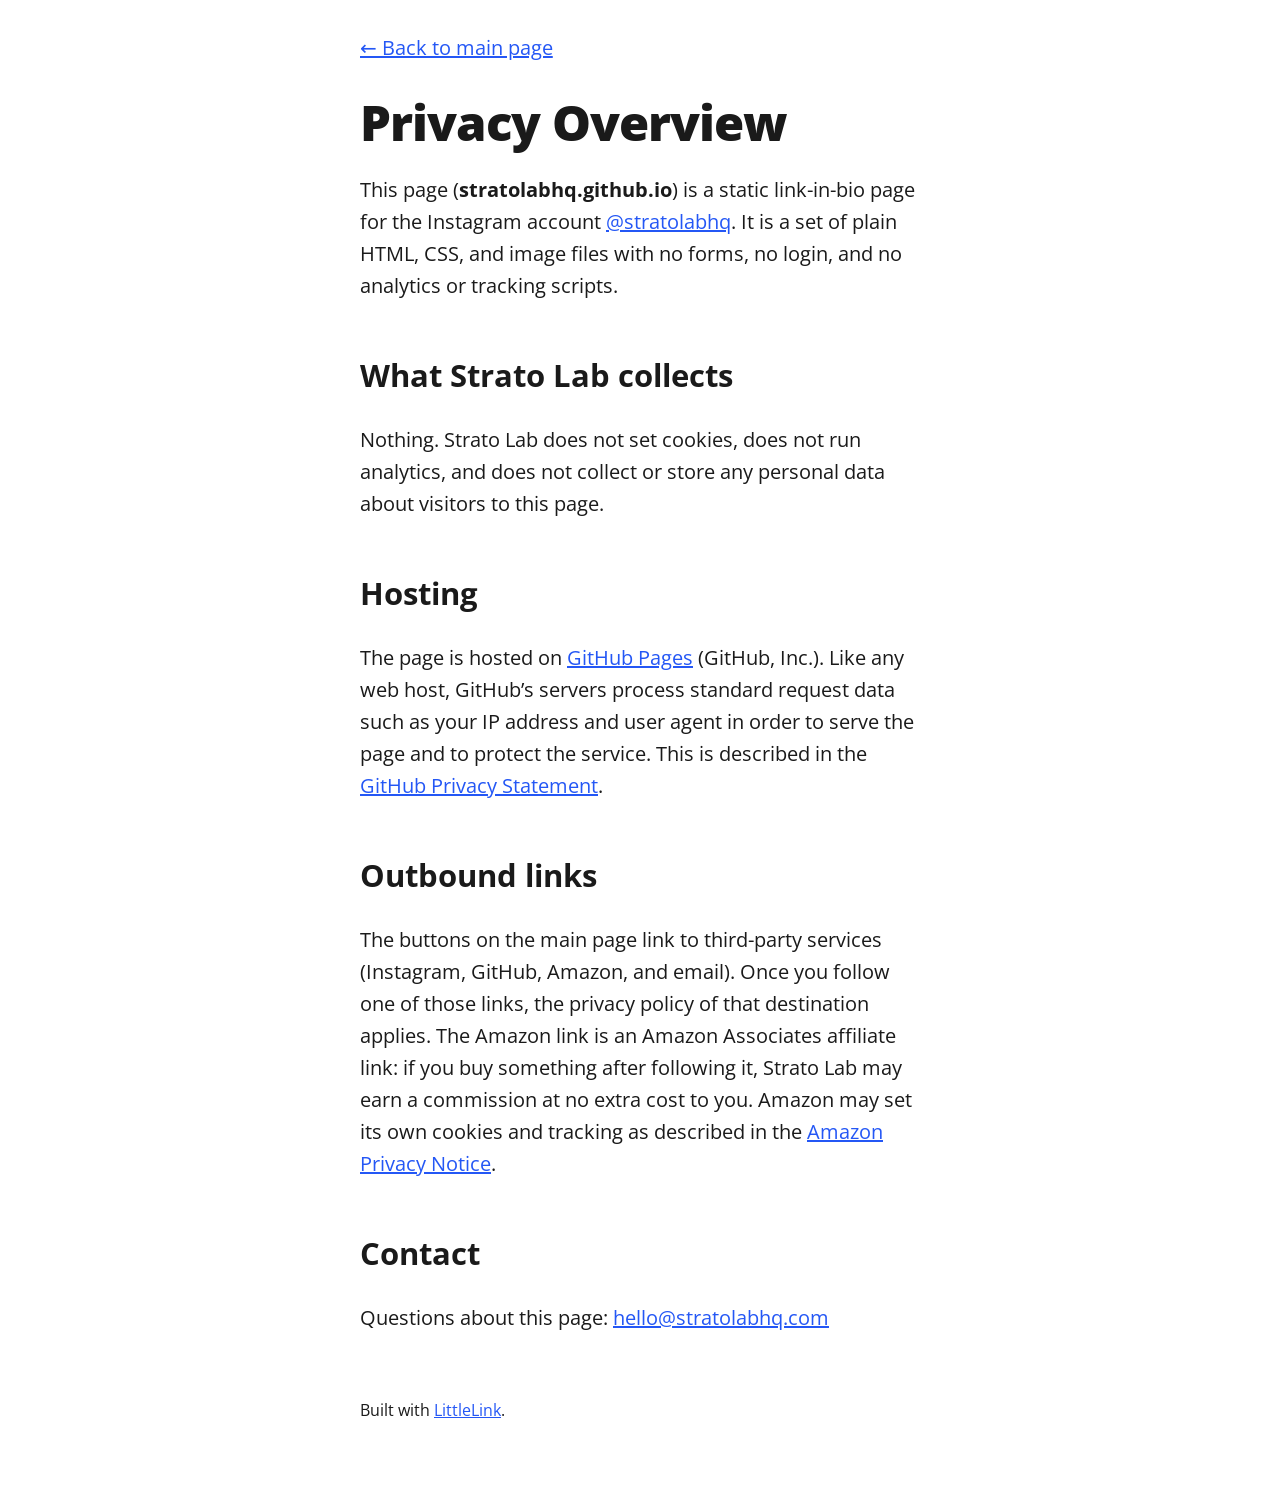
==== privacy.html @ 83ba2df3 "Restore LittleLink structure and customize for Strato Lab - Move brands/style/reset CSS back into cs" ====
<!DOCTYPE html>

<!--
  To change the theme, change the class on the html tag below to one of:
  - theme-auto: Automatically switches based on user's system preferences
  - theme-light: Forces light theme
  - theme-dark: Forces dark theme
-->

<html class="theme-auto" lang="en">

  <head>
    <meta charset="utf-8">
    <meta name="viewport" content="width=device-width, initial-scale=1">

    <title>Privacy | Strato Lab</title>
    <link rel="icon" type="image/png" href="images/avatar.png"> <!-- TODO: replace with your own favicon once the avatar is updated -->

    <meta name="description" content="Privacy information for the Strato Lab link-in-bio page.">
    <meta name="robots" content="noindex">

    <meta name="theme-color" content="#ffffff" media="(prefers-color-scheme: light)">
    <meta name="theme-color" content="#121212" media="(prefers-color-scheme: dark)">

    <!-- Stylesheets -->
    <link rel="stylesheet" href="css/reset.css">
    <link rel="stylesheet" href="css/style.css">
    <link rel="stylesheet" href="css/brands.css">

  </head>

  <body>
    <main class="container-left">
      <div class="column">
        <nav>
          <a href="index.html" aria-label="Back to homepage">&larr; Back to main page</a>
        </nav>

        <h1>Privacy Overview</h1>

        <p>This page (<strong>stratolabhq.github.io</strong>) is a static link-in-bio page for the Instagram account
        <a href="https://instagram.com/stratolabhq" target="_blank" rel="noopener">@stratolabhq</a>. It is a set of plain
        HTML, CSS, and image files with no forms, no login, and no analytics or tracking scripts.</p>

        <section aria-labelledby="collection-heading">
          <h2 id="collection-heading">What Strato Lab collects</h2>
          <p>Nothing. Strato Lab does not set cookies, does not run analytics, and does not collect or store any personal
          data about visitors to this page.</p>
        </section>

        <section aria-labelledby="hosting-heading">
          <h2 id="hosting-heading">Hosting</h2>
          <p>The page is hosted on <a href="https://pages.github.com/" target="_blank" rel="noopener">GitHub Pages</a>
          (GitHub, Inc.). Like any web host, GitHub&rsquo;s servers process standard request data such as your IP address
          and user agent in order to serve the page and to protect the service. This is described in the
          <a href="https://docs.github.com/site-policy/privacy-policies/github-general-privacy-statement" target="_blank" rel="noopener">GitHub Privacy Statement</a>.</p>
        </section>

        <section aria-labelledby="links-heading">
          <h2 id="links-heading">Outbound links</h2>
          <p>The buttons on the main page link to third-party services (Instagram, GitHub, Amazon, and email). Once you
          follow one of those links, the privacy policy of that destination applies. The Amazon link is an Amazon
          Associates affiliate link: if you buy something after following it, Strato Lab may earn a commission at no extra
          cost to you. Amazon may set its own cookies and tracking as described in the
          <a href="https://www.amazon.com/gp/help/customer/display.html?nodeId=GX7NJQ4ZB8MHFRNJ" target="_blank" rel="noopener">Amazon Privacy Notice</a>.</p>
        </section>

        <section aria-labelledby="contact-heading">
          <h2 id="contact-heading">Contact</h2>
          <!-- TODO: replace with your real contact address (keep in sync with index.html) -->
          <p>Questions about this page: <a href="mailto:hello@stratolabhq.com">hello@stratolabhq.com</a></p>
        </section>

        <footer>
          <p>Built with <a href="https://littlelink.io" target="_blank" rel="noopener">LittleLink</a>.</p>
        </footer>
      </div>
    </main>

  </body>

</html>
---- css/style.css ----
/*
* LittleLink
* https://littlelink.io
* Free to use under the MIT license
* http://www.opensource.org/licenses/mit-license.php
*/

/* Grid
  –––––––––––––––––––––––––––––––––––––––––––––––––– */
  .container {
	position:relative;
	width:100%;
	max-width:37.5rem;     				/* 600px */
    text-align:center;
	margin:0 auto;
	padding:var(--spacing-xl) var(--spacing-m) 0 var(--spacing-m);
	box-sizing:border-box;
}
.container-left {
	position:relative;
	width:100%;
	max-width:37.5rem;
	text-align:left;
	margin:0 auto;
	padding:0 1.25rem;
	box-sizing:border-box;
}
.container-left p {
	margin-bottom: 1rem;  				/* 16px space between paragraphs */
  }
.column {
	width:100%;
	box-sizing:border-box;
}
/* For devices larger than 400px */
  @media (min-width:25rem) {            /* 400px */
    .container {
	width:85%;
}
}/* For devices larger than 550px */
  @media (min-width:34.375rem) {        /* 550px */
    .container {
	width:80%;
}
}

/* Base Styles
  –––––––––––––––––––––––––––––––––––––––––––––––––– */
  body {
	margin:0;
	padding:0;
	background-color:#ffffff;
	color:#1a1a1a;
	font-family:"Open Sans",system-ui;
    font-weight:400;
	line-height:1.6;
}

/* Base Typography Settings
–––––––––––––––––––––––––––––––––––––––––––––––––– */
/* Base size - 16px browser default */
:root {
  font-size:16px;           /* Using a 1.25 modular scale for typography */
  --scale-0:1rem;           /* 16px */
  --scale-1:1.25rem;        /* 20px */
  --scale-2:1.563rem;       /* 25px */
  --scale-3:1.953rem;       /* 31px */
  --scale-4:2.441rem;       /* 39px */
  --scale-5:3.052rem;       /* 49px */

  /* Spacing units */
  --spacing-xs:0.5rem;      /* 8px */
  --spacing-s:1rem;         /* 16px */
  --spacing-m:1.5rem;       /* 24px */
  --spacing-l:2rem;         /* 32px */
  --spacing-xl:3rem;        /* 48px */
  --spacing-xxl:4rem;       /* 64px */
}

/* Avatar */
.avatar {
	width: 8rem;             /* 128px */
	height: 8rem;
	border-radius: 50%;
	object-fit: cover;
	background-position: center;
	margin-bottom: var(--spacing-l);
	margin-left: auto;
	margin-right: auto;
	display: block;
  }

/* Typography Scale */
h1 {
	margin:0 0 var(--spacing-m) 0;
	font-size:var(--scale-5);           /* ~49px */
  	font-weight:800;
	line-height:1.1;
	letter-spacing:-0.02em;
	word-wrap:break-word;
	overflow-wrap:break-word;
	hyphens:auto;           /* Delete this to remove automatic hyphen on line break */
}
body {
	font-size:var(--scale-1);           /* 20px */
  	line-height:1.6;
}
.container p {
	margin:0 0 var(--spacing-xl) 0;
	font-size:var(--scale-1);
	line-height:1.6;
}

/* Footer */
footer {
	margin:var(--spacing-xxl) 0;            /* 4rem (64px) top and bottom */
    font-size:var(--scale-0);
}

/* Responsive adjustments */
@media (max-width:34.375rem) {              /* 550px */
  h1 {
	font-size:2rem;
}
body {
	font-size:var(--scale-0);
}
.container p {
	font-size:var(--scale-0);
}
.avatar {
	margin-bottom:var(--spacing-m);
}
footer {
	margin:var(--spacing-xl) 0;         	/* 3rem (48px) top and bottom */
}
}

/* Links
  –––––––––––––––––––––––––––––––––––––––––––––––––– */
  a {
	color:#2457F5;
	text-decoration:underline;
}
a:hover {
	color:#083BDA;
}

/* Buttons
–––––––––––––––––––––––––––––––––––––––––––––––––– */
.button,button {
	display:inline-flex;
	align-items:center;
	justify-content:center;
	width:18.75rem;             	/* 300px */
 	min-height:3rem;                /* 48px */
  	padding:0.75rem 1rem;         	/* 12px ; 16px */
  	font-size:1.125rem;           	/* 18px */
  	font-weight:700;
	text-decoration:none;
	white-space:normal;
  	background-color:var(--button-background,transparent);
	color:var(--button-text,#000000);
	border:var(--button-border,none);
	border-radius:0.5rem;
	cursor:pointer;
	box-sizing:border-box;
	hyphens:auto;               	/* Delete this to remove automatic hyphen on line break */
  	margin-bottom:1rem;
	text-align:center;
	line-height:1.3;
}

/* Icons
–––––––––––––––––––––––––––––––––––––––––––––––––– */
.icon {
	width:1.25rem;
	height:1.25rem;
	margin-right:0.5rem;
	flex-shrink:0;
}

/* Avatar Modifiers
  –––––––––––––––––––––––––––––––––––––––––––––––––– */
   /* Modifier for no avatar rounding */
   .avatar--none {
	border-radius: 0%;
  }

  /* Modifier for rounded avatar */
  .avatar--rounded {
	border-radius: 50%;
  }

  /* Modifier for slightly rounded corners */
  .avatar--soft {
	border-radius: 0.5rem;   /* 8px rounded corners */
  }

/* Theme System
  –––––––––––––––––––––––––––––––––––––––––––––––––– */
/* Light theme is default above */

/* Light theme (forced) */
:root.theme-light {
	color-scheme:light;
}

/* Dark theme */
:root.theme-dark {
	color-scheme:dark;
}
:root.theme-dark :focus-visible {
	outline: 2px solid #4899F7;
	outline-offset: 2px;
  }
:root.theme-dark body {
	background-color:#121212;
	color:#ffffff;
}
:root.theme-dark a:not(.button) {
	color:#4899F7;
}
:root.theme-dark a:not(.button):hover {
	color:#7AB8FF;
}

/* Auto theme */
:root.theme-auto {
	color-scheme:light dark;
}
@media (prefers-color-scheme:dark) {
	:root.theme-auto body {
	background-color:#121212;
	color:#ffffff;
}
:root.theme-auto :focus-visible {
    outline: 2px solid #4899F7;
    outline-offset: 2px;
  }
:root.theme-auto a:not(.button) {
	color:#4899F7;
}
:root.theme-auto a:not(.button):hover {
	color:#7AB8FF;
}
}

/* Button Text Color Override
    –––––––––––––––––––––––––––––––––––––––––––––––––– */
    .button:hover,button:hover {
	color:var(--button-text,#000000);
}

/* Privacy Page Styles
  –––––––––––––––––––––––––––––––––––––––––––––––––– */
.container-left nav {
	margin:var(--spacing-l) 0;
	text-align:left;
}
section {
	margin:var(--spacing-xl) 0;
	text-align:left;
}
h2 {
	font-size:var(--scale-3);
	font-weight:700;
	margin-bottom:var(--spacing-m);
}
h3 {
	font-size:var(--scale-2);
	font-weight:600;
	margin:var(--spacing-l) 0 var(--spacing-s) 0;
}
ul {
	list-style:none;
	padding:0;
	margin:0 0 var(--spacing-m) 0;
}
ul li {
	margin-bottom:var(--spacing-xs);
}

/* Privacy page specific responsive adjustments */
  @media (max-width:34.375rem) {
	h2 {
	font-size:var(--scale-2);
	}
	h3 {
	font-size:var(--scale-1);
	}
	section {
	margin:var(--spacing-l) 0;
	}
}

/* Font Face Definitions
  –––––––––––––––––––––––––––––––––––––––––––––––––– */
@font-face {
	font-display:swap;
	font-family:'Open Sans';
	font-style:normal;
	font-weight:400;
	src:url('../fonts/open-sans-v34-vietnamese_latin-ext_latin_hebrew_greek-ext_greek_cyrillic-ext_cyrillic-regular.woff2') format('woff2');
}
@font-face {
	font-display:swap;
	font-family:'Open Sans';
	font-style:normal;
	font-weight:600;
	src:url('../fonts/open-sans-v34-vietnamese_latin-ext_latin_hebrew_greek-ext_greek_cyrillic-ext_cyrillic-600.woff2') format('woff2');
}
@font-face {
	font-display:swap;
	font-family:'Open Sans';
	font-style:normal;
	font-weight:700;
	src:url('../fonts/open-sans-v34-vietnamese_latin-ext_latin_hebrew_greek-ext_greek_cyrillic-ext_cyrillic-700.woff2') format('woff2');
}
@font-face {
	font-display:swap;
	font-family:'Open Sans';
	font-style:normal;
	font-weight:800;
	src:url('../fonts/open-sans-v34-vietnamese_latin-ext_latin_hebrew_greek-ext_greek_cyrillic-ext_cyrillic-800.woff2') format('woff2');
}
---- css/brands.css ----
/*
* LittleLink Button Styles
* https://littlelink.io
* Free to use under the MIT license
* http://www.opensource.org/licenses/mit-license.php
*/

/* Brand Button Base Styles
–––––––––––––––––––––––––––––––––––––––––––––––––– */
/* Only include brand-specific button styling here.
   The color/background/border plumbing lives in style.css. */
.button,button {
	transition:filter 0.2s ease,transform 0.2s ease;
}

/* Global Button Hover Effect
–––––––––––––––––––––––––––––––––––––––––––––––––– */
.button:hover,button:hover {
	filter:brightness(90%);
	transform:translateY(-1px);
}

/* Button Icons
–––––––––––––––––––––––––––––––––––––––––––––––––– */
.icon {
	filter:var(--icon-filter,none);
}

/* Brand-Specific Styles
–––––––––––––––––––––––––––––––––––––––––––––––––– */

/* Default */
.button.button-default {
	--button-text:#ffffff;
	--button-background:#2457F5;
	--button-border:1px solid #ffffff;
}

/* Amazon */
.button-amazon {
	--button-text:#000000;
	--button-background:#FFFFFF;
	--button-border:1px solid #212121;
}

/* Amazon Music */
.button-amazon-music {
	--button-text:#000000;
	--button-background:#25D1DA;
}

/* Apple App Store */
.button-appstore {
	--button-text:#FFFFFF;
	--button-background:#000000;
	--button-border:1px solid #FFFFFF;
}

/* Apple Invites */
.button-invites {
	--button-text:#FFFFFF;
	--button-background:#000000;
	--button-border:1px solid #FFFFFF;
}

/* Apple Music */
.button-apple-music {
	--button-text:#ffffff;
	--button-background:#000000;
	--button-border:1px solid #FFFFFF;
}

/* Apple Music Alt */
.button-apple-music-alt {
	--button-text:#ffffff;
	background-image:linear-gradient(to bottom,#FB5C74,#FA233B);
}

/* Apple Podcasts */
.button-apple-podcasts {
	--button-text:#ffffff;
	--button-background:#000000;
	--button-border:1px solid #FFFFFF;
}

/* Apple Podcasts Alt */
.button-apple-podcasts-alt {
	--button-text:#ffffff;
	background-image:linear-gradient(to bottom,#F452FF,#832BC1);
}

/* Bandcamp */
.button-bandcamp {
	--button-text:#ffffff;
	--button-background:#1d9fc3;
}

/* Behance */
.button-behance {
	--button-text:#ffffff;
	--button-background:#0057FF;
  --button-border:1px solid #FFFFFF;
}

/* Bluesky */
.button-bluesky {
	--button-text:#FFFFFF;
	--button-background:#1185FE;
}

/* Bluesky Alt */
.button-bluesky-alt {
	--button-text:#000000;
	--button-background:#FFFFFF;
	--button-border:1px solid #000000;
}

/* Buy Me a Coffee */
.button-coffee {
	--button-text:#000000;
	--button-background:#ffdd00;
}

/* Cal.com */
.button-cal {
	--button-text:#FFFFFF;
	--button-background:#292929;
	--button-border:1px solid #FFFFFF;
}

/* Calendly */
.button-calendly {
	--button-text:#FFFFFF;
	--button-background:#006BFF;
}

/* Cash App */
.button-cash-app {
	--button-text:#ffffff;
	background-image:linear-gradient(to bottom,#00d64b,#00c244);
}

/* dev.to */
.button-dev-to {
	--button-text:#000000;
	--button-background:#f5f5f5;
	--button-border:1px solid #212121;
}

/* Discogs */
.button-discogs {
	--button-text:#000000;
	--button-background:#FFFFFF;
	--button-border:1px solid #000000;
}

/* Discogs Alt */
.button-discogs-alt {
	--button-text:#FFFFFF;
	--button-background:#000000;
	--button-border:1px solid #FFFFFF;
}

/* Discord */
.button-discord {
	--button-text:#ffffff;
	--button-background:#5865F2;
}

/* Dribbble */
.button-dribbble {
	--button-text:#000000;
	--button-background:#FFFFFF;
	--button-border:1px solid #212121;
}

/* Etsy */
.button-etsy {
	--button-text:#ffffff;
	--button-background:#F45800;
}

/* Facebook */
.button-faceb {
	--button-text:#ffffff;
	--button-background:#0866FF;
}

/* Facebook Messenger */
.button-messenger {
	--button-text:#ffffff;
	--button-background:#0866FF;
}

/* Figma */
.button-figma {
	--button-text:#ffffff;
	--button-background:#000000;
	--button-border:1px solid #FFFFFF;
}

/* Fiverr */
.button-fiverr {
	--button-text:#ffffff;
	--button-background:#1DBF73;
}

/* Flickr */
.button-flickr {
	--button-text:#ffffff;
	--button-background:#000000;
	--button-border:1px solid #FFFFFF;
}

/* GitHub */
.button-github {
	--button-text:#ffffff;
	--button-background:#000000;
	--button-border:1px solid #FFFFFF;
}

/* GitLab */
.button-gitlab {
	--button-text:#ffffff;
	--button-background:#6151b2;
}

/* GoFundMe */
.button-gofundme {
	--button-text:#ffffff;
	--button-background:#02A95C;
}

/* Goodreads */
.button-goodreads {
	--button-text:#333333;
	--button-background:#f3f1e6;
	--button-border:1px solid #212121;
}

/* Google Black */
.button-google-black {
	--button-text:#FFFFFF;
	--button-background:#000000;
	--button-border:1px solid #FFFFFF;
}

/* Google Play Store */
.button-playstore {
	--button-text:#FFFFFF;
	--button-background:#000000;
	--button-border:1px solid #FFFFFF;
}

/* Google Scholar */
.button-google-scholar {
	--button-text:#000000;
	--button-background:#FFFFFF;
	--button-border:1px solid #212121;
}

/* Hashnode */
.button-hashnode {
	--button-text:#000000;
	--button-background:#ffffff;
	--button-border:1px solid #212121;
}

/* Instagram */
.button-instagram {
	--button-text:#ffffff;
	background-image:linear-gradient(-135deg,#1400c8,#b900b4,#f50000);
}

/* Kick */
.button-kick {
	--button-text:#ffffff;
	--button-background:#000000;
	--button-border:1px solid #ffffff;
}

/* Kick Alt */
.button-kick-alt {
	--button-text:#000000;
	--button-background:#01e701;
}

/* Kickstarter */
.button-kickstarter {
	--button-text:#ffffff;
	--button-background:#05ce78;
}

/* Ko-fi */
.button-ko-fi {
	--button-text:#ffffff;
	--button-background:#000000;
  --button-border:1px solid #FFFFFF;
}

/* Last.fm */
.button-last-fm {
	--button-text:#ffffff;
	--button-background:#D51007;
}

/* Letterboxd */
.button-letterboxd {
	--button-text:#ffffff;
	--button-background:#2c3440;
	--button-border:1px solid #FFFFFF;
}

/* Line */
.button-line {
	--button-text:#FFFFFF;
	--button-background:#06C755;
}

/* LinkedIn */
.button-linked {
	--button-text:#ffffff;
	--button-background:#2867b2;
}

/* Mailchimp */
.button-mailchimp {
	--button-text:#000000;
	--button-background:#FFE01B;
}

/* Mastodon */
.button-mastodon {
	--button-text:#ffffff;
	--button-background:#17063B;
	--button-border:1px solid #FFFFFF;
}

/* Matrix */
.button-matrix {
	--button-text:#000000;
	--button-background:#ffffff;
	--button-border:1px solid #000000;
}

/* Meetup */
.button-meetup {
	--button-text:#000000;
	--button-background:#ffffff;
	--button-border:1px solid #000000;
}

/* Meetup Alt */
.button-meetup-alt {
	--button-text:#ffffff;
	--button-background:#ED1C40;
}

/* Medium */
.button-medium {
	--button-text:#ffffff;
	--button-background:#000000;
	--button-border:1px solid #FFFFFF;
}

/* Microsoft */
.button-microsoft {
	--button-text:#ffffff;
	--button-background:#000000;
	--button-border:1px solid #FFFFFF;
}

/* Notion */
.button-notion {
	--button-text:#000000;
	--button-background:#ffffff;
	--button-border:1px solid #212121;
}

/* Obsidian */
.button.button-obsidian {
	--button-text:#ffffff;
	--button-background:#262626;
	--button-border:1px solid #ffffff;
}

/* OnlyFans */
.button-onlyfans {
	--button-text:#ffffff;
	--button-background:#00AEEF;
}

/* Patreon */
.button-patreon {
	--button-text:#ffffff;
	--button-background:#000000;
	--button-border:1px solid #FFFFFF;
}

/* PayPal */
.button-paypal {
	--button-text:#ffffff;
	--button-background:#002991;
  --button-border:1px solid #FFFFFF;
}

/* Pinterest */
.button-pinterest {
	--button-text:#000000;
	--button-background:#ffffff;
	--button-border:1px solid #212121;
}

/* Product Hunt */
.button-product-hunt {
	--button-text:#000000;
	--button-background:#ffffff;
	--button-border:1px solid #212121;
}

/* Reddit */
.button-reddit {
	--button-text:#FFFFFF;
	--button-background:#FF4500;
}

/* Shop */
.button-shop {
	--button-text:#ffffff;
	--button-background:#5A31F4;
}

/* Signal */
.button-signal {
	--button-text:#ffffff;
	--button-background:#3B45FD;
}

/* Signal Alt */
.button-signal-alt {
	--button-text:#3B45FD;
	--button-background:#E3E8FE;
	--button-border:1px solid #000000;
}

/* Slack */
.button-slack {
	--button-text:#000000;
	--button-background:#FFFFFF;
	--button-border:1px solid #212121;
}

/* Snapchat */
.button-snapchat {
	--button-text:#000000;
	--button-background:#fffc00;
}

/* SoundCloud */
.button-soundcloud {
	--button-text:#ffffff;
	--button-background:#ff5500;
}

/* Spotify */
.button-spotify {
	--button-text:#191414;
	--button-background:#1db954;
}

/* Spotify Alt */
.button-spotify-alt {
	--button-text:#FFFFFF;
	--button-background:#191414;
	--button-border:1px solid #FFFFFF;
}

/* Square */
.button-square {
	--button-text:#FFFFFF;
	--button-background:#006AFF;
}

/* Stack Overflow */
.button-stack-overflow {
	--button-text:#000000;
	--button-background:#FFFFFF;
	--button-border:1px solid #000000;
}

/* Steam */
.button-steam {
	--button-text:#ffffff;
	background-image:linear-gradient(90deg,#08BBFF,#2B75FF);
}

/* Steam Alt */
.button-steam-alt {
	--button-text:#ffffff;
	background-image:linear-gradient(90deg,#09172a,#072a57,#0c5085);
	--button-border:1px solid #FFFFFF;
}

/* Strava */
.button-strava {
	--button-text:#ffffff;
	--button-background:#fc5200;
}

/* Substack */
.button-substack {
	--button-text:#ffffff;
	--button-background:#FF6719;
}

/* Telegram */
.button-telegram {
	--button-text:#ffffff;
	--button-background:#3faee8;
}

/* Threads */
.button-threads {
	--button-text:#FFFFFF;
	--button-background:#000000;
	--button-border:1px solid #FFFFFF;
}

/* Threema */
.button-threema {
	--button-text:#000000;
	--button-background:#3fe669;
}

/* TikTok */
.button-tiktok {
	--button-text:#ffffff;
	--button-background:#000000;
	--button-border:1px solid #FFFFFF;
}

/* Trello */
.button-trello {
	--button-text:#ffffff;
	--button-background:#0065ff;
}

/* Tumblr */
.button-tumb {
	--button-text:#ffffff;
	--button-background:#131313;
	--button-border:1px solid #FFFFFF;
}

/* Twitch */
.button-twitch {
	--button-text:#ffffff;
	--button-background:#9146ff;
}

/* Unsplash */
.button-unsplash {
	--button-text:#000000;
	--button-background:#ffffff;
	--button-border:1px solid #212121;
}

/* Venmo */
.button-venmo {
	--button-text:#ffffff;
	--button-background:#008CFF;
}

/* Vimeo */
.button-vimeo {
	--button-text:#ffffff;
	--button-background:#1ab7ea;
}

/* VSCO */
.button-vsco {
	--button-text:#FFFFFF;
	--button-background:#000000;
	--button-border:1px solid #FFFFFF;
}

/* WhatsApp */
.button-whatsapp {
	--button-text:#ffffff;
	--button-background:#455a64;
}

/* WordPress */
.button-wordpress {
	--button-text:#ffffff;
	--button-background:#3858E9;
}

/* X */
.button-x {
	--button-text:#FFFFFF;
	--button-background:#000000;
	--button-border:1px solid #FFFFFF;
}

/* YouTube */
.button-yt {
	--button-text:#ffffff;
	--button-background:#282828;
	--button-border:1px solid #FFFFFF;
}

/* YouTube Music */
.button-yt-music {
	--button-text:#ffffff;
	--button-background:#282828;
	--button-border:1px solid #FFFFFF;
}

/* YouTube Alt */
.button-yt-alt {
	--button-text:#ffffff;
	--button-background:#FF0000;
}

/* Zelle */
.button-zelle {
	--button-text:#ffffff;
	--button-background:#6D1ED4;
}

/* Zoom */
.button-zoom {
	--button-text:#ffffff;
	--button-background:#0B5CFF;
  --button-border:1px solid #FFFFFF;
}
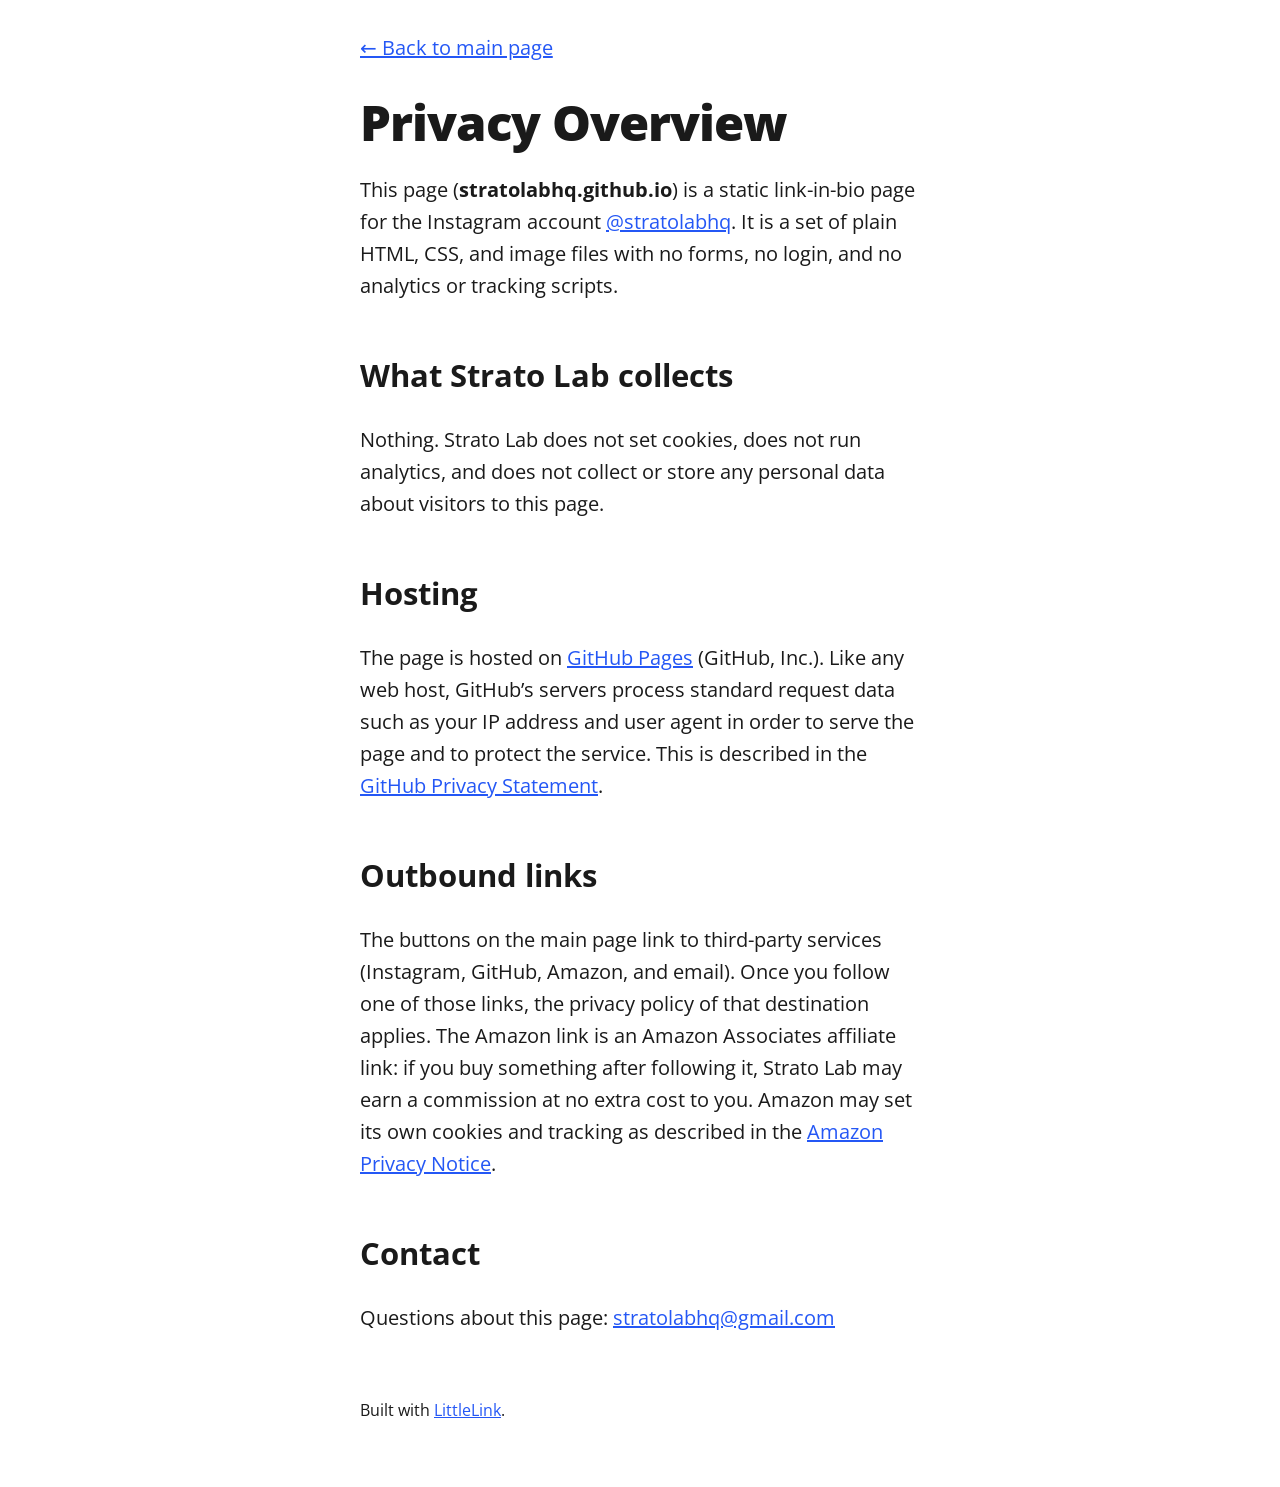
==== commit 3f0d5a3b: "Add Strato Lab avatar and real contact email - avatar.png (128px) and avatar@2x.png (256px) from the" ====
--- a/privacy.html
+++ b/privacy.html
@@ -67,8 +67,7 @@
 
         <section aria-labelledby="contact-heading">
           <h2 id="contact-heading">Contact</h2>
-          <!-- TODO: replace with your real contact address (keep in sync with index.html) -->
-          <p>Questions about this page: <a href="mailto:hello@stratolabhq.com">hello@stratolabhq.com</a></p>
+          <p>Questions about this page: <a href="mailto:stratolabhq@gmail.com">stratolabhq@gmail.com</a></p>
         </section>
 
         <footer>
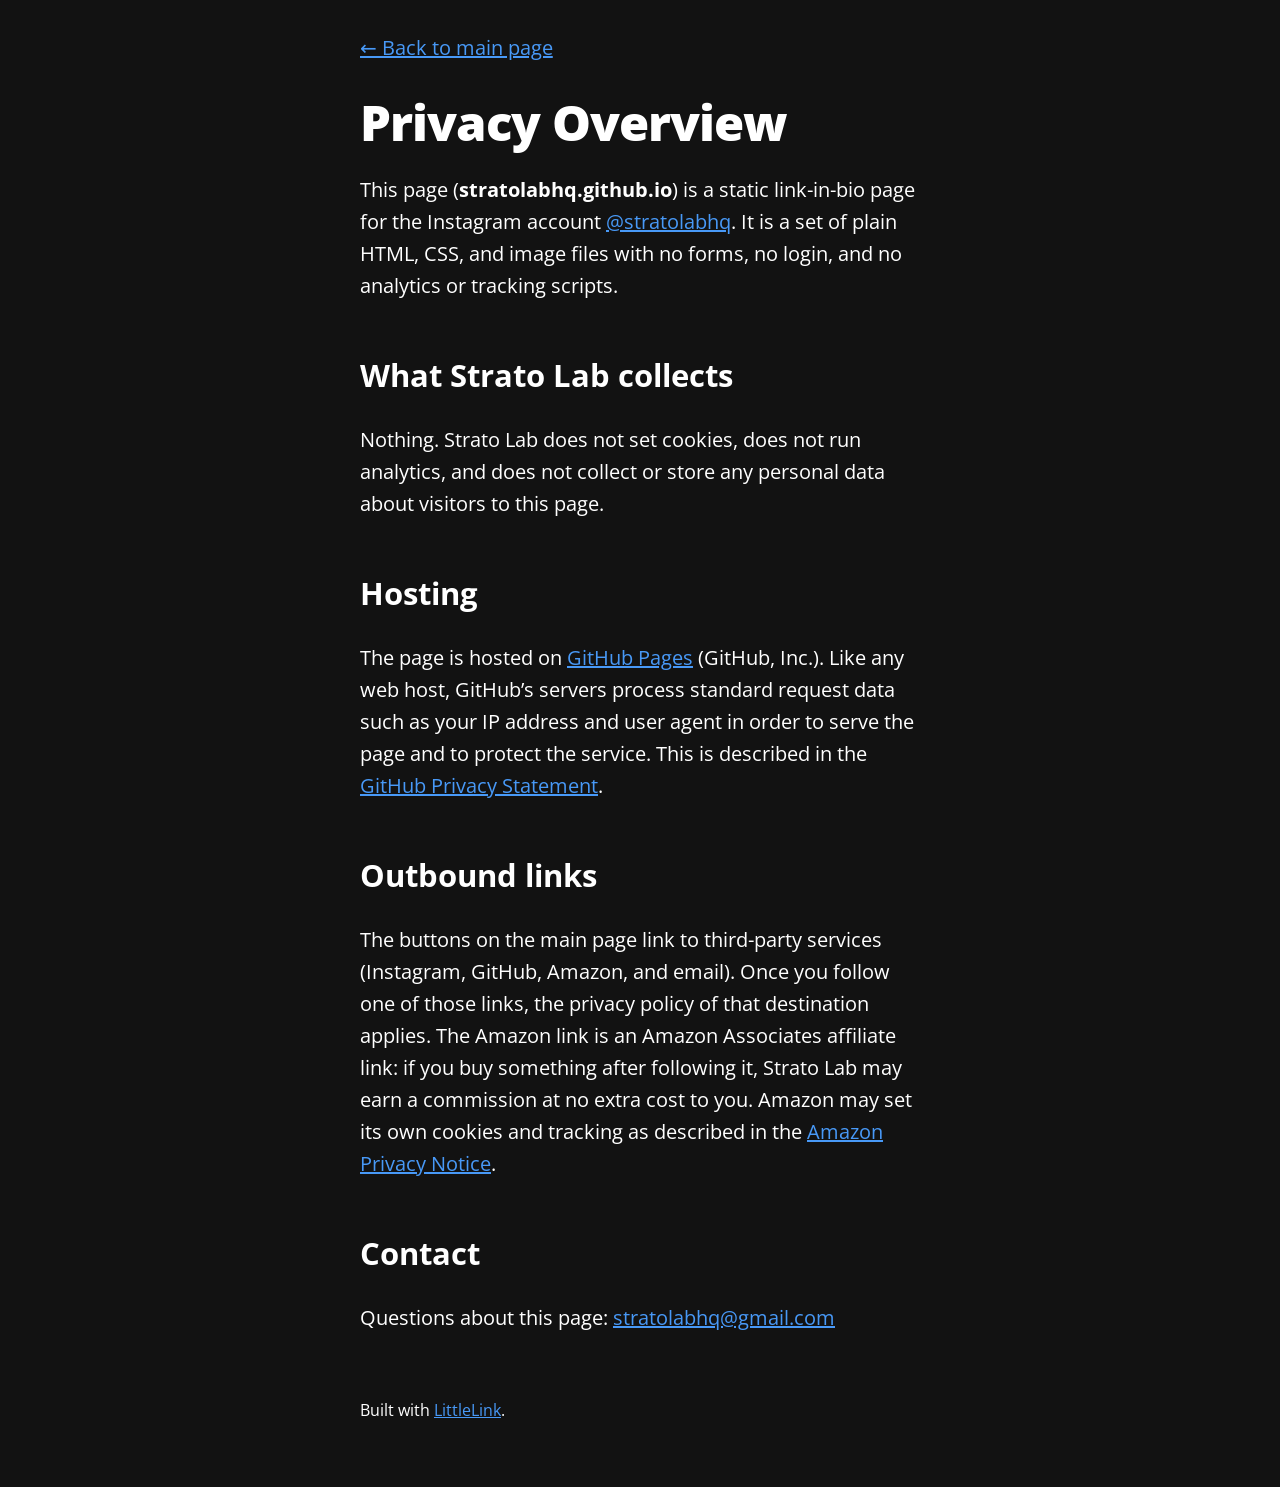
==== commit 4bde2479: "Force dark theme and add constellation background - <html> now theme-dark on index.html and privacy." ====
--- a/privacy.html
+++ b/privacy.html
@@ -7,7 +7,7 @@
   - theme-dark: Forces dark theme
 -->
 
-<html class="theme-auto" lang="en">
+<html class="theme-dark" lang="en">
 
   <head>
     <meta charset="utf-8">
@@ -19,8 +19,7 @@
     <meta name="description" content="Privacy information for the Strato Lab link-in-bio page.">
     <meta name="robots" content="noindex">
 
-    <meta name="theme-color" content="#ffffff" media="(prefers-color-scheme: light)">
-    <meta name="theme-color" content="#121212" media="(prefers-color-scheme: dark)">
+    <meta name="theme-color" content="#121212">
 
     <!-- Stylesheets -->
     <link rel="stylesheet" href="css/reset.css">
